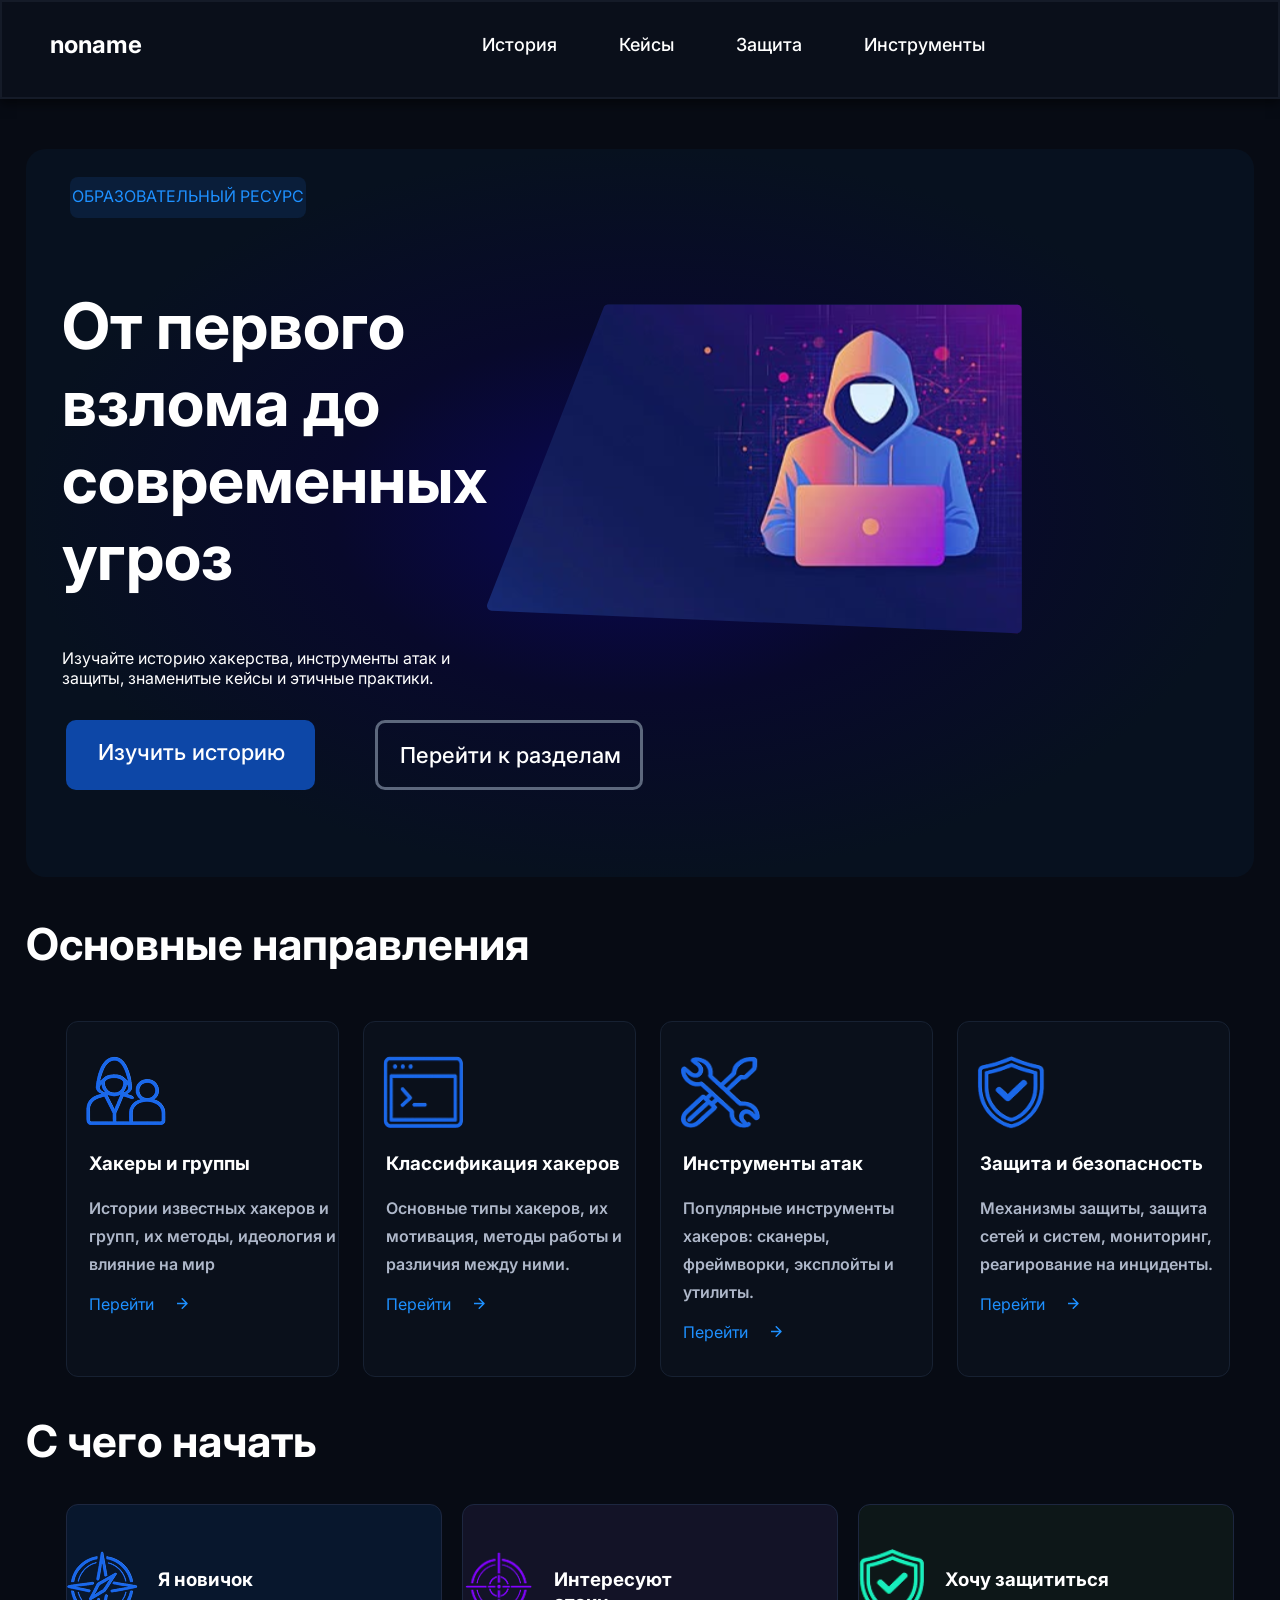
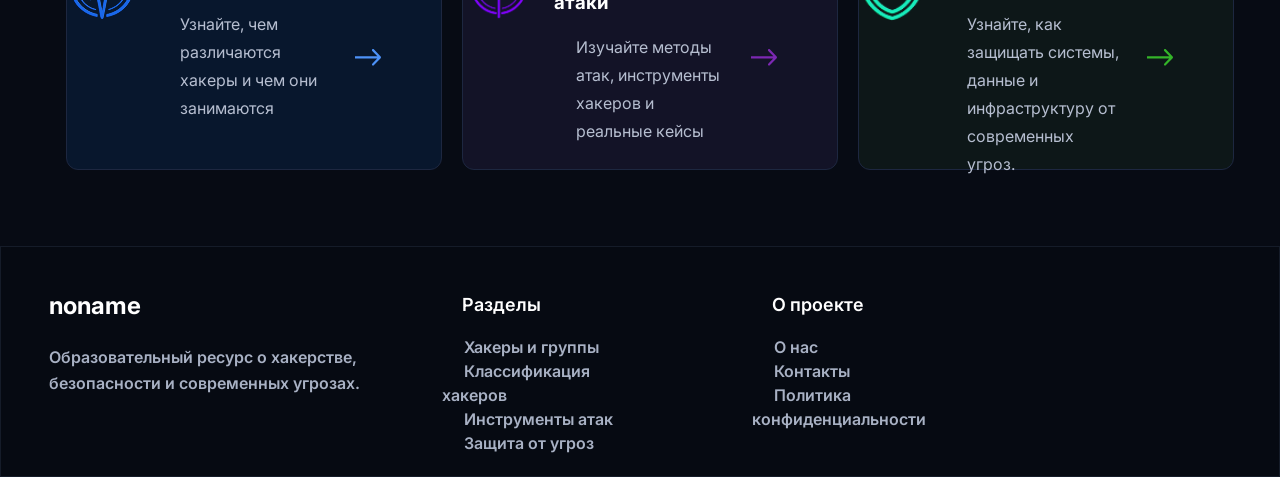
==== index.html @ 1c0d320b "Add files via upload" ====
<!DOCTYPE html>
<html lang="ru">
<head>
    
    <meta charset="UTF-8">
    <meta name="viewport" content="width=device-width, initial-scale=1.0, viewport-fit=cover">
    <title>Классификация хакеров</title>
    <link rel="stylesheet" href="css/style.css?v=2">
    <link rel="preconnect" href="https://fonts.googleapis.com">
    <link rel="preconnect" href="https://fonts.gstatic.com" crossorigin>
    <link href="https://fonts.googleapis.com/css2?family=Inter:ital,opsz,wght@0,14..32,100..900;1,14..32,100..900&family=Roboto:ital,wght@0,100..900;1,100..900&display=swap" rel="stylesheet">
    <meta name="viewport" content="width=device-width, initial-scale=1.0">
</head>
<body>
    <header class="page-header">
        <div class = "container">   
            <nav class="main-nav">
                <p class = "site-logo">noname</p>
                <ul class="site-navigation">
                    <li class="site-navigation-item">
                        <a href = "#">История</a>
                    </li>
                    <li class="site-navigation-item">
                        <a href = "#">Кейсы</a>
                    </li>
                    <li class="site-navigation-item">
                        <a href = "#">Защита</a>
                    </li>
                    <li class="site-navigation-item">
                        <a href = "#">Инструменты</a>
                    </li>
                </ul>
            </nav>
        </div>
    </header>

    <main class="main-content">
        <div class = "container">
            <section class = "promo">
                <p class = "edu-resource">ОБРАЗОВАТЕЛЬНЫЙ РЕСУРС</p>
                <div  class = "promo-with-img" >
                    <div class = "promo-only-text">
                        <h1>От первого взлома до современных угроз</h1>
                        <p class = "promo-text">Изучайте историю хакерства, инструменты атак и защиты, знаменитые кейсы и этичные практики.</p>
                    </div>
                        <img class = "hacker-img" src = "img/pngtree-cybersecurity-banner-with-a-hacker-in-a-hood-using-a-laptop-image_16411274 1.svg" alt = "Хакер" >
                    
                </div>
                <ul class = "promo-buttons">
                    <li class = "study-history-button">
                        <a href = "#">Изучить историю</a>
                    </li>
                    <li class = "sections-button">
                        <a href = "#">Перейти к разделам</a>
                    </li>
                </ul>
            </section>
            <section class = "main-directions">
                <h2>Основные направления</h2>
                <ul class = "directions">
                    <li class = "direction-item">
                        <img src = "img/иконка хакеров.png" width="80px" height="73px">
                        <h3>Хакеры и группы</h3>
                        <p>Истории известных хакеров и групп, их методы, идеология и влияние на мир</p>
                        <a href ="hackers-and-groups.html">Перейти <img src = "img/Arrow 4.svg"></a>
                        
                    </li>
                    <li class = "direction-item">
                        <img src = "img/иконка терминала.png" width="80px" height="73px">                    
                        <h3>Классификация хакеров</h3>
                        <p>Основные типы хакеров, их мотивация, методы работы и различия между ними.</p>
                        <a href ="hacker-classification.html">Перейти <img src = "img/Arrow 4.svg"></a>
                        
                    </li>
                    <li class = "direction-item">
                        <img src = "img/иконка инструментов.png" width="80px" height="73px">
                        <h3>Инструменты атак</h3>        
                        <p>Популярные  инструменты хакеров: сканеры, фреймворки, эксплойты и утилиты.</p>
                        <a href ="tools.html">Перейти <img src = "img/Arrow 4.svg"></a>
                        
                    </li>
                    <li class = "direction-item">
                        <img src = "img/иконка защиты.png" width="68px" height="73px">
                        <h3>Защита и безопасность</h3>                     
                        <p>Механизмы защиты, защита сетей и систем, мониторинг, реагирование на инциденты.</p>
                        <a href ="#">Перейти <img src = "img/Arrow 4.svg"></a>
                        
                    </li>
                </ul>
            </section>
            <section class = "where-start">
                <h2>С чего начать</h2>
                <ul class = "start-cards">
                    <li class ="start-card  beginner">
                        <img src = "img/компас 1.png" width="71px" height="72px" class="start-card-img">
                        <div class = "start-card-content">
                            <h3>Я новичок</h3>
                            <p>Узнайте, чем различаются хакеры и чем они занимаются</p>
                        </div>
                        <a href="hackers-and-groups.html"><img src="img/Arrow 5.svg" width="26px" class = "arrow"></a>
                        
                    </li>
                    <li class ="start-card attacks">
                        <img src = "img/прицел 1.png" width="71px" height="72px" class="start-card-img">
                        <div class = "start-card-content">                
                            <h3>Интересуют атаки</h3>
                            <p>Изучайте методы атак, инструменты хакеров и реальные кейсы</p>
                        </div>
                        <a href ="tools.html"><img src = "img/Arrow 6.svg" width="26px" class = "arrow"></a>
                    </li>
                    <li class ="start-card guard">
                        <img src = "img/щит з 1.png" width="71px" height="72px" class="start-card-img">
                        <div class = "start-card-content">
                            <h3>Хочу защититься</h3>
                            <p>Узнайте, как защищать системы, данные и инфраструктуру от современных угроз.</p>
                        </div>
                        <a href ="protection.html"><img src="img/Arrow 7.svg" width="26px" class = "arrow"></a>
                    </li>
                </ul>
            </section>
            
        </div>
    </main>
    <footer class="footer">
        <div class = "container">
            <div class = "footer-column">
                <p class = "footer-site-logo">noname</p>
                <p class = "footer-column-text">Образовательный ресурс о хакерстве, безопасности и современных угрозах.</p>
            </div>
            <ul class="footer-navigation-topics">
                <li class="footer-navigation-topic">
                    <h2>Разделы</h2>
                    <ul class="footer-navigation">
                        <li class="footer-navigation-item">
                            <a href = "hackers-and-groups.html">Хакеры и группы</a>
                        </li>
                        <li class="footer-navigation-item">
                            <a href = "hacker-classification.html">Классификация хакеров</a>
                        </li>    
                        <li class="footer-navigation-item">
                            <a href = "tools.html">Инструменты атак</a>
                        </li>   
                        <li class="footer-navigation-item">
                            <a href = "protection.html">Защита от угроз</a>
                        </li>
                    </ul>
                </li>
                
                <li class="footer-navigation-topic">
                    <h2>О проекте</h2>
                    <ul class="footer-navigation">
                        <li class="footer-navigation-item">
                            <a href = "#">О нас</a>
                        </li>
                        <li class="footer-navigation-item">
                            <a href = "#">Контакты</a>
                        </li>
                        <li class="footer-navigation-item">
                            <a href = "#">Политика конфиденциальности</a>
                        </li>
                    </ul>
                </li>
            </ul>
        </div>
    </footer>
    <script src="js/script.js"></script>
</body>
</html>
---- css/style.css ----
body {
    margin: 0;
    background-color: #070B14;
    color: #FFFFFF;
    font-family: "Inter";
    
}



.container {
    max-width: 1280px;
    margin: 0 auto;
    padding: 0 2%;
}

ul {
    list-style-type: none;
}

h1 {
    font-weight: 700;
    font-size: 64px;
}

h2{
    font-weight: 700;
    font-size: 44px;
}



.page-header {
    background-color: #0A0F1A;
    border: 2px solid #151B28;
    box-shadow: 0px 5px 10px 0px rgba(0, 0, 0, 0.5);
    margin-bottom: 50px;
    

}

.site-logo{
    font-size: 24px;
    font-weight: 700;
    
    margin-right: 278px;
}

.main-nav{
    display: flex;
    align-items: center;
    margin: 0 auto;
    margin-bottom: 14px;
    margin-top: 4px;
    width: 100%;
}

.site-navigation{
    display: flex;
    flex-wrap: wrap;
    justify-content: center; 
    
}

.site-navigation-item a {
    color: #FFFFFF;
    font-weight: 500;
    font-size: 18px;
    text-decoration: none;
    margin-right: 40px;
}

.promo {
    background-color:#07111F;
    background: radial-gradient(closest-side, #0d039c80, #0b037040, #07111F);
    border-radius: 20px;
    
        
    margin-bottom: 40px;
    max-width: 1280px;
}

.promo-only-text h1{
    padding-left: 36px;
    max-width: 690px;
    margin-right: 0;

}

.hacker-img {
    margin-right: 800px;
}

.promo-text{
    padding-left: 36px; 
    max-width: 531px;
}



.edu-resource {
    display: inline-block;
    background-color: #0A1E3A;
    color: #1E90FF;
    border-radius: 8px;
    height: 32px;
    padding-top: 9px;
    padding-left: 2px;
    padding-right: 2px;
    margin-top: 28px;
    margin-left:44px;
}

.promo-buttons{
    display: flex;
}

.promo-with-img {
    display: flex;
}

.study-history-button {
    
    display: inline-block;
    background-color: #0D47A7;
    border-radius: 10px;
    font-weight: 500;
    font-size: 22px;
    padding-top: 19px;
    padding-bottom: 19px;
    padding-left: 10px;
    padding-right: 30px;
    margin-right: 60px;
    margin-bottom: 87px;
    
}

.study-history-button a{
    text-decoration: none;
    color: #FFFFFF;
}

.sections-button {
    display: inline-block;
    border:#5D687D solid 3px;
    border-radius: 10px;
    font-weight: 500;
    font-size: 22px;
    
    padding-right: 19px;
    padding-bottom: 19px;
    padding-top: 19px;
    margin-bottom: 87px;
}

.sections-button a{
    text-decoration:  none;
    color:#FFFFFF;
}




.main-directions h2{
    margin-bottom: 50px;
}

.directions {
    display: flex;
}

.direction-item {
    background-color: #0A101B;
    border:#172132 solid 1px;
    border-radius: 12px;
    max-width: 292px;
    height: 320px;
    margin-right: 24px;
    padding-top: 34px;
}

.direction-item h3,p,a {
    padding-left: 22px;
}

.direction-item img{
    margin-left: 7%;
}

.direction-item p {
    color: #AEB7C9;
    font-size: 16px;
    font-weight: 600;
    line-height: 28px;
}

.direction-item a{
    text-decoration: none;
    color: #1E90FF;
    padding-bottom: 36px;
}


.direction-item :nth-child(2){
    max-width: 247px;
}

.direction-item :nth-child(3){
    max-width: 259px;
}

.start-cards {
    display: flex;
}

.start-card {
    display: flex;
    width: 400px;
    height: 220px;
    border: solid 1px #1D2740;
    border-radius: 12px;
    margin-right: 20px;

    padding-top: 44px;
}


.beginner {
    background-color: #08172D;
}

.start-card-img {
    margin-right: 20px;
}

.start-card-content p{
    color: #B6BED0;
    line-height: 28px;
    max-width: 352px;
}

.arrow{
    margin-right: 60px;
    margin-top:100px
}

.attacks {
    background-color: #131327;
}

.guard {
    background-color:#0D1718;
}

.where-start {
    margin-bottom: 76px;
}
.roadmap {
    display: flex;
    background-color: #0B1F43;
    border-radius: 14px;
    border:#183B73 solid 1px;
    
    
    margin-bottom: 20px;
    max-width: 1280px;
}

.roadmap h2 {
    font-size: 24px;
    font-weight: 700;
    padding-left: 106px;
    padding-top: 26px;
}

.roadmap p {
    color: #C4CBE0;
    font-size: 16px;
    font-weight: 600;
    padding-left: 186px;
    width: 371px;
    padding-bottom: 26px;
}

.roadmap-button {
   
    display: inline flex;
        
    background-color: #0A67FF;
    border-radius: 10px;
    font-weight: 500;
    font-size: 20px;
    margin-top: 61px;
    margin-bottom: 47px;
    
    padding-right: 2%;
    padding-bottom: 0;
    max-width: 260px;
    height: 72px;
    
}

.roadmap-button a {
    color: #FFFFFF;
    text-decoration: none;
    padding-left: 40px;
    margin-right: 9px;
    padding-top: 24px;
}

.roadmap-content{
    margin-right: 155px;
}

.roadmap-content p{
    margin-bottom: 26px;
}

.footer {
    max-width:100%;
    background-color: #060A12;
    border: solid #151C29 1px;
    
}

.footer .container{
    display: flex; 
}





.footer-column {
    margin-top: 20px;
}

.footer-site-logo{
    font-size: 24px;
    color:#FFFFFF;
    font-weight: 700;
}

.footer-column-text {
    width: 313px;
    color: #A8B1C4;
    font-size: 16px;
    font-weight: 600;
    line-height: 26px;
    margin-bottom: 80px;
     
}

.footer-navigation-topics{
    display: flex;
    margin-top: 32px;
}

.footer-navigation-topic h2{
    margin-left: 60px;
    font-weight: 600;
    font-size: 18px;
    margin-bottom: 20px;
    
}

.footer-navigation-topic{
    max-width:310px;
    
}

.footer-navigation-item{
    
    font-weight: 600;
    font-size: 16px;
    line-height: 24px;
    margin-right: 80px;
    
    
}

.footer-navigation-item :last-child{
    margin-right: 0px;
    
}

.footer-navigation-item a{
    text-decoration: none;
    color: #A8B1C4;
}








/*Вторая страница*/

.hero-mini-title {
    display: inline-block;
    color: #1E90FF  ;
    background-color: #0A1E3A;
    border:solid 1px #123B6D;
    border-radius: 8px;
    padding-top:8px;
    padding-bottom: 7px;
    padding-right: 20px;
}

.hacker-info{
    padding-left: 40px;
    display: flex;
    background-color: #0A101B;
    border:#172132 solid 1px;
    border-radius: 14px;
}

.hacker-info h2{
    margin-top: 32px;
    margin-left: 20px;
    font-size: 26px;
    margin-bottom: 0;
}

.hacker-info p{
    margin-top: 15px;
    margin-bottom: 37px;
    color:#B4BDCF;
    font-weight: 600px;
    font-size: 16px;
}

.hacker-info img {
    margin-top:35px;
}

.famous-hackers h2{
    font-size: 32px;
}
.famous-hackers ul{
    display: flex;
    padding-left: 0;
    
}

.famous-hackers ul li {
    
    width: 292px;
    background-color: #0A101B;
    border:solid 1px #172132;
    border-radius: 12px;
    margin-right: 38px;
    padding-bottom: 22px;
    display: flex;
  flex-direction: column;
}

.famous-hackers ul li h3{
    margin-left: 24px;
}

.famous-hackers ul li p{
    color: #AEB7C9;
}
.famous-hackers ul li a{
    text-decoration: none;
    color:#1E90FF;
    margin-top: auto;
    
}

.famous-hackers ul li img{
    margin-left: 24px;
    margin-top: 10px;
}

.hackers-groups-container {
    background-color: #0A101B;
    border: solid 1px #172132;
    border-radius: 12px;
}

.hackers-groups-container h3{
    margin-left: 139px;
    font-weight: 600;
    font-size: 20px;
}

.anonymous h2 {
     font-size: 32px;
    font-weight: 700;
}

.hackers-groups-container p{
    margin-left:115px;
    color: #AEB7C9;
    font-size: 16px;
    max-width: 251px;
}

.more-info h2{
    font-size: 32px;
    font-weight: 700;
}

.more-info ul{
    display: flex;
    justify-content: space-between;
}

.more-info ul li{
    display: flex;
    background-color: #0A101B;
    border: #172132 solid 1px;
    border-radius: 14px;
    max-width: 400px;
    margin-right: 2%;
}

.more-info ul li img{
    margin-left: 22px;
}

.more-info-text h3{
    font-size: 20px;
    font-weight: 600;
    margin-left: 20px;
}

.more-info-text p{
    font-size: 16px;
    line-height: 24px;
    font-weight: 600;
    color: #AEB7C9;
    margin-right: 25px;
}











/*Третья страница*/

.transition{
    display: flex;
    padding: 0;
}

.transition li {
    color: #7C879C;
    font-size: 14px;
    font-weight: 400;
}

.transition li a{
    margin-right: 20px;
    text-decoration: none;
    color: #7C879C;
}

.transition li a.selected{
    color:#1E90FF;
}

.transition li:first-child{
    padding-left: 0;
}




.hacker-mini-title {
    display: inline;
    border:solid 1px #123B6D;
    border-radius: 8px;
    background-color: #0A1E3A;
    color: #1E90FF;
    font-size: 14px;
    font-weight: 600;
    padding-right: 20px;
    padding-left: 21px;
    padding-top: 8px;
    padding-bottom: 8px;
}


.hacker-promo{
    display: flex;
    justify-content: space-between;
}



.hacker-promo-text h1{
    font-size: 56px;
    font-weight: 700;
}

.eng-name {
    font-size: 28px;
    font-weight: 700;
    color: #B4BDCF;
    padding: 0;
}

.hacker-mini-info{
    font-size: 18px;
    font-weight: 600;
    color:#B4BDCF;
    line-height: 30px;
    padding-left: 0;
    max-width: 436px;
}

.summary{
    margin: 0;
    padding-left:57px;
    padding-top: 20px;
    padding-right: 30px;
    padding-bottom: 25px;
    display: grid;
    grid-template-columns: auto minmax(2rem, auto);
    gap: 1rem;  

}

.summary li{
    display: contents;
    color: #B4BDCF;
    font-weight: 600;
    font-size: 15px;
    

}

.summary-white-text{
    color: #FFFFFF;
}

.hacker-history h2{
    font-size: 32px;
    font-weight: 700;
}

.hacker-history p{
    font-size: 16px;
    font-weight: 500;
    color: #B4BDCF;
    width: 600px;
}

.hacker-history-text{
    display: flex;
    border: #172132 solid 1px;
    background-color: #0A101B;
    border-radius: 14px;
    line-height: 30px;
    
    padding-bottom: 20px;
}



.famous-hacks h2{
    font-size: 32px;
}

.famous-hacks ul{
    display: flex;
    padding-left: 0;
    justify-content: space-between;
}

.famous-hacks-item{
    
    border: solid 1px #172132;
    background-color: #0A101B;
    border-radius: 12px;
    
    max-width: 292px;
    height: 240px;
    padding-bottom: 8px;
}



.famous-hacks-item h3{
    font-weight: 600;
    font-size: 16px;
    padding-left: 20px;
}

.famous-hacks-item p{
    font-weight: 500;
    font-size: 14px;
    color: #B4BDCF;
    line-height: 24px;
}

p.years{
    color: #1E90FF;
    background-color: #0A1E3A;
    border: solid 1px #1E90FF ;
    border-radius: 999px;
    display: inline-block;
    padding-left: 18px;
    padding-right: 18px;
    padding-bottom: 6px;
    padding-top: 6px;
    margin-left: 20px;
    margin-bottom: 0;
}

.methods h2{
    font-size: 32px;
    font-weight: 700;
}

.methods ul{
    display: flex;
    padding-left: 0;
}

.methods ul li{
    height: 180px;
}

.methods ul li:nth-child(1){
    background-color: #0A101B;
    border: solid #172132 1px;
    border-radius: 15px 0 0 15px; 
}

.methods ul li:nth-child(2){
    background-color: #0A101B;
    border: solid #172132 1px;
}

.methods ul li:nth-child(3){
    background-color: #0A101B;
    border: solid #172132 1px;
    border-radius: 0 15px 15px 0;
}

.methods ul li h3{
    padding-left: 150px;
    font-size: 16px;
    font-weight: 600;
}

.methods ul li p{
    font-size: 14px;
    font-weight: 500;
    color: #B4BDCF;
    padding-left: 150px;
    line-height: 24px;
}

.arrest{
    margin-bottom: 36px;
}

.arrest h2{
    font-size: 32px;
    font-weight: 700;
    line-height: 24px;  
}

.arrest-content{
    display: flex;
    border: #172132 solid 1px;
    border-radius: 14px;
    background-color: #0A101B;
    color: #B4BDCF;
    
}
.arrest-content-text{
    margin-bottom: 20px;
}

.arrest-content-text p{
    padding-left: 31px;
    font-size: 14px;
    font-weight: 500;
    line-height: 24px;
    width: 521px;
    margin-right: 299px;
}

.arrest-content-text a{
    color: #FFFFFF;
    font-size: 14px;
    font-weight: 600;
    border: solid #1E90FF 1px;
    border-radius: 12px;
    padding-right: 29px;
    padding-top: 8px;
    padding-bottom: 8px;
    margin-left: 31px;
    
}

.quote q{
    
    font-size: 16px;
    font-weight: 500;
}

.quote {
    padding-top: 52px;
}

.quote p{
    font-size: 16px;
    color: #1E90FF;
   
}

.interest h2{
    font-size: 32px;
    font-weight: 700;
}

.interest ul{
    display: flex;
    padding-left: 0;
}

.interest ul li{
    display: flex;
    background-color: #0A101B;
    border:#172132 solid 1px;
    border-radius: 12px;
    width: 292px;
    margin-right: 38px;
}

.interest ul li img{
    padding-top: 25px;
    padding-left: 14px;
}

.interest-content h3{
    padding-top: 10px;
    padding-left: 20px;
    font-size: 16px;
    font-weight: 600;
}
.interest-content p{
    line-height: 24px;
    color: #B4BDCF;
    font-size: 14px;
    font-weight: 500;
    
}

.border-container{
    border:solid 1px #172132;
    border-radius: 14px;
    background-color: #0A101B;
}

.blue-border{
    color:#1E90FF;
    border:1px #123B6D solid;
    background-color: #0A1E3A;
    border-radius: 8px;
}

.types p{
    color:#B4BDCF;
    font-size: 16px;
    font-weight: 600s;
}

.points{
     list-style-type: disc; 
}

.points li{
    color: #B4BDCF;
}

.heading{
    display: flex;
}

.hats-item h3{
    padding-left: 10%;
    word-wrap: break-word; 
    overflow-wrap: break-word;
    box-sizing: border-box; 
}

.hats-item{
    max-width: 380px;
    
    word-wrap: break-word; 
    overflow-wrap: break-word;
    box-sizing: border-box; 
    padding: 15px;
}

.hats-item img{
    margin-top: 50px;
}

.hats-item ul li{
    margin-bottom: 15px;
    
}

.other-hackers-item{
    max-width: 380px;
}

.other-hackers-item h3{
    padding-left: 28px;
    font-size: 20px;
    font-weight: 600;
}

.other-hackers-item p{
    padding-left: 26px;
    padding-right: 26px;
    font-size: 16px;
    font-weight: 600;
    line-height: 24px;
    color: #B4BDCF;
}


.remember{
    display: flex;
    max-width: 1280px;
    justify-content: space-between;
    margin-bottom: 2%;
}

.remember h3{
    padding-left: 1%;
    font-size: 20px;
    font-weight: 600;
    color: #1E90FF;
}

.remember p{
    margin-left: 0;
    font-size: 16px;
    font-weight: 600;
    color: #B4BDCF;
    padding-left: 1%;
    padding-right: 1%;
}

.remember img{
    max-width: 79px;
    max-height: 79px;
    padding: 2%;
}

.horizontal-list-new{
  display: grid;
  gap: 20px;
  grid-template-columns: 1fr;
}


@media (min-width: 600px) {
  .horizontal-list-new {
    grid-template-columns: repeat(2, 1fr);
  }
}


@media (min-width: 900px) {
  .horizontal-list-new {
    grid-template-columns: repeat(3, 1fr);
  }
}

.horizontal-list-new-1{
    display: grid;
    gap: 20px;
    grid-template-columns: 1fr;
    margin-bottom: 4%;
}

@media (min-width: 600px) {
  .horizontal-list-new-1 {
    grid-template-columns: repeat(2, 1fr);
  }
}


@media (min-width: 900px) {
  .horizontal-list-new-1 {
    grid-template-columns: repeat(4, 1fr);
  }
}


.tools-item{
    max-width: 400px;
    
}

.tools-item h3{
    padding-left: 7%;
}

.tools-item {
    padding:5%;
}




.horizontal-list{
    display: flex;
    justify-content: space-between;
}

.table-border{
    border: 1px solid #172132;
    border-radius: 12px;
    margin-bottom: 2%;
}

.table-border th{
    padding-top: 1%;
    padding-left: 1.1%;
}

.table-border td{
    color:#B4BDCF;
    padding: 1%;
    padding-left: 2%;
}

.tools-promo{
    display: flex;
}

.tools-promo-text{
    font-size: 18px;
    color: #B4BDCF;
}

@media (max-width: 768px) {

    .main-nav{
        display: block;
        line-height: 10vw;
        text-align: center;
    }

    .site-navigation{
        display: block;
        text-align: center;
    }

    .site-logo{
        text-align: center;
    }

    .site-navigation-item{ 
        font-size: 1vw;
    }

    .page-header{
        width: 100%;
    }

    
    .footer .container{
        display: block;
    }

    .footer-navigation-topics{
        display: block;
        padding: 0;
    }

    .footer-navigation-topic{
        margin-bottom: 10%;
    }

    .promo-only-text h1{
        font-size: 10vw;
    }

    
    .promo-with-img{
        display: block;
    }

    .hacker-img{
        width: 100%;
        height: auto;
    }

    .promo-buttons{
        display: block;
    }

    .main-directions h2{
        text-align: center;
    }

    

    .directions{
        width: fit-content;  
        margin: 0 auto;
        display: block;
        
    }

    .directions li{
        margin-bottom: 7%;
    }

    .where-start h2{
        text-align: center;
    }

    .start-cards{
        display: block;
    }

    .start-card{
        width: fit-content;  
        margin: 0 auto;
        display: block;
    }

    .start-cards li{
        margin-bottom: 7%;
    }

    .roadmap{
        display: block;
        
    }

    .roadmap-button{
        margin-left: 19%;
        
    }

    .roadmap-content{
        width: 100%;
    }

    .roadmap h2{
        padding: 0;
        margin: 0;
        width: 100%;
        padding-top: 6%;
        padding-left: 6%;
        margin-bottom: 7%;
    }

    .roadmap p {
        padding: 0;
        margin: 0;
        padding-left: 6%;
    }

    .hero h1{
        font-size: 10vw;
    }

    .famous-hackers h2{
        text-align: center;
    }

    .famous-hackers ul{
        display: block;
        width: fit-content;  
        margin: 0 auto;
        
    }
    
    .famous-hackers ul li{
        margin-bottom: 7%;
    }

    .anonymous h2{
        text-align: center;
    }

    .more-info h2{
        text-align: center;
    }

    .more-info ul{
        display: block;

    }

    .more-info ul li{
        margin-bottom: 7%;
    }


    .hacker-promo{
        display: block;
    }


    .famous-hacks ul{
        display: block;
        width: fit-content;  
        margin: 0 auto;
    }

    .famous-hacks li{
        margin-bottom: 7%;
    }

    .methods ul{
        display: block;
        width: fit-content;  
        margin: 0 auto;
    }

    .methods ul li{
        border-radius: 15px;
        margin-bottom: 7%;
    }

    .methods ul li:nth-child(1){
        border-radius: 15px; 
    }

    .methods ul li:nth-child(3){ 
        border-radius: 15px;
    }

    .arrest-content{
        display: block;
    }

    .horizontal-list{
        display: block;
        width: fit-content;  
        margin: 0 auto;
    }



    .horizontal-list li{
        margin-bottom: 7%;
    }

    .classification h1{
        text-align: center;
        font-size: 10vw;
    }

    

    .types h2{
        text-align: center;
    }

    .other-hackers h2{
        text-align: center;
    }

    .comparison h2{
        text-align: center;
    }

    h1 {
        font-size: 10vw;
    }

    

    .horizontal-list-new-1{
        display: block;
        width: fit-content;  
        margin: 0 auto;
    }

    .horizontal-list-new-1 li{
        margin-bottom: 7%;
    }
    
    .classification img{
        width: 100%;
        height: auto;
    }

    .tools-promo{
        display: block;
    }

    .tools-promo img {
        width: 100%;
        height: auto;
    }

    .types{
        margin: 0;
        padding: 0;
    }

    .types ul{
        margin: 0;
        padding: 0;
    }
}
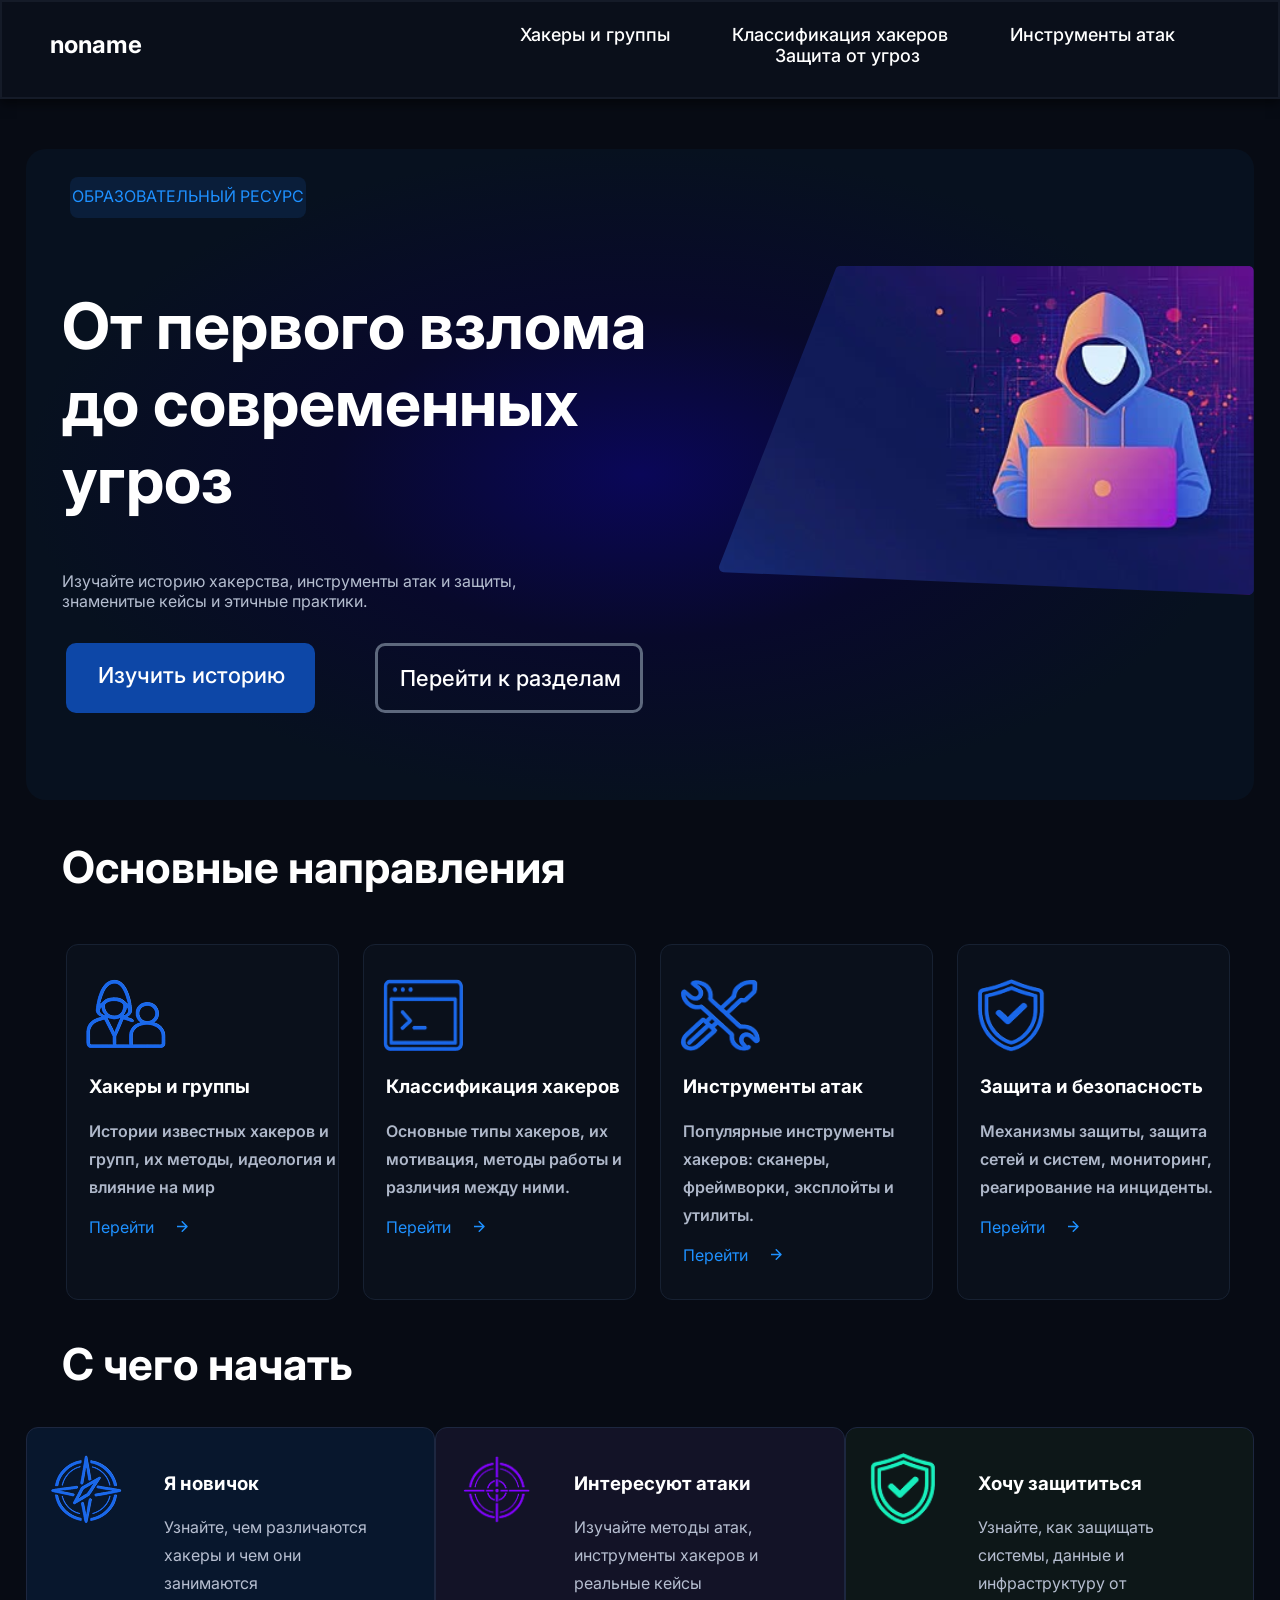
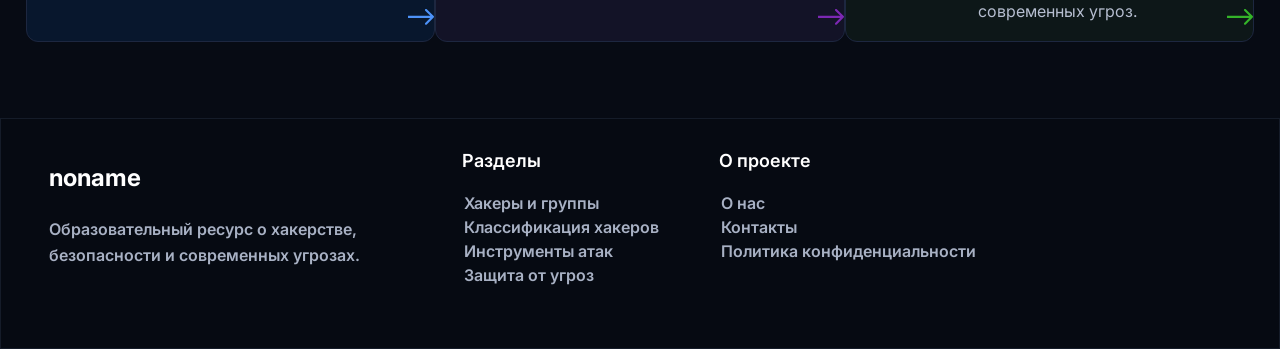
==== commit d5dcaa74: "Add files via upload" ====
--- a/index.html
+++ b/index.html
@@ -18,17 +18,18 @@
                 <p class = "site-logo">noname</p>
                 <ul class="site-navigation">
                     <li class="site-navigation-item">
-                        <a href = "#">История</a>
+                        <a href = "hackers-and-groups.html">Хакеры и группы</a>
                     </li>
                     <li class="site-navigation-item">
-                        <a href = "#">Кейсы</a>
+                        <a href = "hacker-classification.html">Классификация хакеров</a>
                     </li>
                     <li class="site-navigation-item">
-                        <a href = "#">Защита</a>
+                        <a href = "tools.html">Инструменты атак</a>
                     </li>
                     <li class="site-navigation-item">
-                        <a href = "#">Инструменты</a>
+                        <a href = "protection.html">Защита от угроз</a>
                     </li>
+                    
                 </ul>
             </nav>
         </div>
@@ -150,7 +151,7 @@
                     <h2>О проекте</h2>
                     <ul class="footer-navigation">
                         <li class="footer-navigation-item">
-                            <a href = "#">О нас</a>
+                            <a href = "about.html">О нас</a>
                         </li>
                         <li class="footer-navigation-item">
                             <a href = "#">Контакты</a>
--- a/css/style.css
+++ b/css/style.css
@@ -83,15 +83,12 @@
 .promo-only-text h1{
     padding-left: 36px;
     max-width: 690px;
-    margin-right: 0;
-
-}
-
-.hacker-img {
-    margin-right: 800px;
+    
+
 }
 
 .promo-text{
+    color: #B4BDCF;
     padding-left: 36px; 
     max-width: 531px;
 }
@@ -163,6 +160,7 @@
 
 .main-directions h2{
     margin-bottom: 50px;
+    margin-left: 3%;
 }
 
 .directions {
@@ -211,17 +209,22 @@
 
 .start-cards {
     display: flex;
-}
+    padding: 0;
+    max-width: 1280px;
+    justify-content: space-between;
+}
+
+
 
 .start-card {
-    display: flex;
-    width: 400px;
-    height: 220px;
+    
+    display: flex;
+    max-width: 410px;
     border: solid 1px #1D2740;
     border-radius: 12px;
-    margin-right: 20px;
-
-    padding-top: 44px;
+    padding-top: 2%;
+    
+    
 }
 
 
@@ -231,19 +234,26 @@
 
 .start-card-img {
     margin-right: 20px;
+    margin-left: 6%;
+}
+
+.start-card h3{
+    margin-left: 9%;
 }
 
 .start-card-content p{
     color: #B6BED0;
     line-height: 28px;
     max-width: 352px;
+    
 }
 
 .arrow{
-    margin-right: 60px;
-    margin-top:100px
-}
-
+    padding-top: 600%;
+    
+    
+    
+}
 .attacks {
     background-color: #131327;
 }
@@ -254,6 +264,10 @@
 
 .where-start {
     margin-bottom: 76px;
+}
+
+.where-start h2{
+    margin-left: 3%;
 }
 .roadmap {
     display: flex;
@@ -353,7 +367,7 @@
 
 .footer-navigation-topics{
     display: flex;
-    margin-top: 32px;
+    
 }
 
 .footer-navigation-topic h2{
@@ -364,17 +378,13 @@
     
 }
 
-.footer-navigation-topic{
-    max-width:310px;
-    
-}
 
 .footer-navigation-item{
     
     font-weight: 600;
     font-size: 16px;
     line-height: 24px;
-    margin-right: 80px;
+    
     
     
 }
@@ -493,6 +503,10 @@
     font-weight: 700;
 }
 
+.anonymous{
+    margin-bottom: 2%;
+}
+
 .hackers-groups-container p{
     margin-left:115px;
     color: #AEB7C9;
@@ -654,7 +668,7 @@
     font-size: 16px;
     font-weight: 500;
     color: #B4BDCF;
-    width: 600px;
+    max-width: 600px;
 }
 
 .hacker-history-text{
@@ -730,8 +744,10 @@
 }
 
 .methods ul li{
-    height: 180px;
-}
+   display: flex;
+}
+
+
 
 .methods ul li:nth-child(1){
     background-color: #0A101B;
@@ -751,7 +767,7 @@
 }
 
 .methods ul li h3{
-    padding-left: 150px;
+    padding-left: 6%;
     font-size: 16px;
     font-weight: 600;
 }
@@ -760,8 +776,12 @@
     font-size: 14px;
     font-weight: 500;
     color: #B4BDCF;
-    padding-left: 150px;
+    
     line-height: 24px;
+}
+
+.methods img{
+    padding: 6%;
 }
 
 .arrest{
@@ -791,8 +811,8 @@
     font-size: 14px;
     font-weight: 500;
     line-height: 24px;
-    width: 521px;
-    margin-right: 299px;
+    
+    
 }
 
 .arrest-content-text a{
@@ -913,6 +933,8 @@
     margin-top: 50px;
 }
 
+
+
 .hats-item ul li{
     margin-bottom: 15px;
     
@@ -1053,6 +1075,7 @@
 .tools-promo-text{
     font-size: 18px;
     color: #B4BDCF;
+    padding: 0;
 }
 
 @media (max-width: 768px) {
@@ -1321,5 +1344,31 @@
         margin: 0;
         padding: 0;
     }
-}
-
+
+    .arrow{
+        padding-top: 0;
+        margin-bottom: 20px;
+    }
+
+    .tools-promo-no-img h1{
+        text-align: center;
+    }
+
+    .hats-item ul{
+    padding: 2%;
+    }
+    .hacker-history-text{
+        display: block;
+    }
+
+    .hacker-promo img{
+        width: 100%;
+        height: auto;
+    }
+
+    .quote{
+        padding-left: 8%;
+    }
+}
+    
+
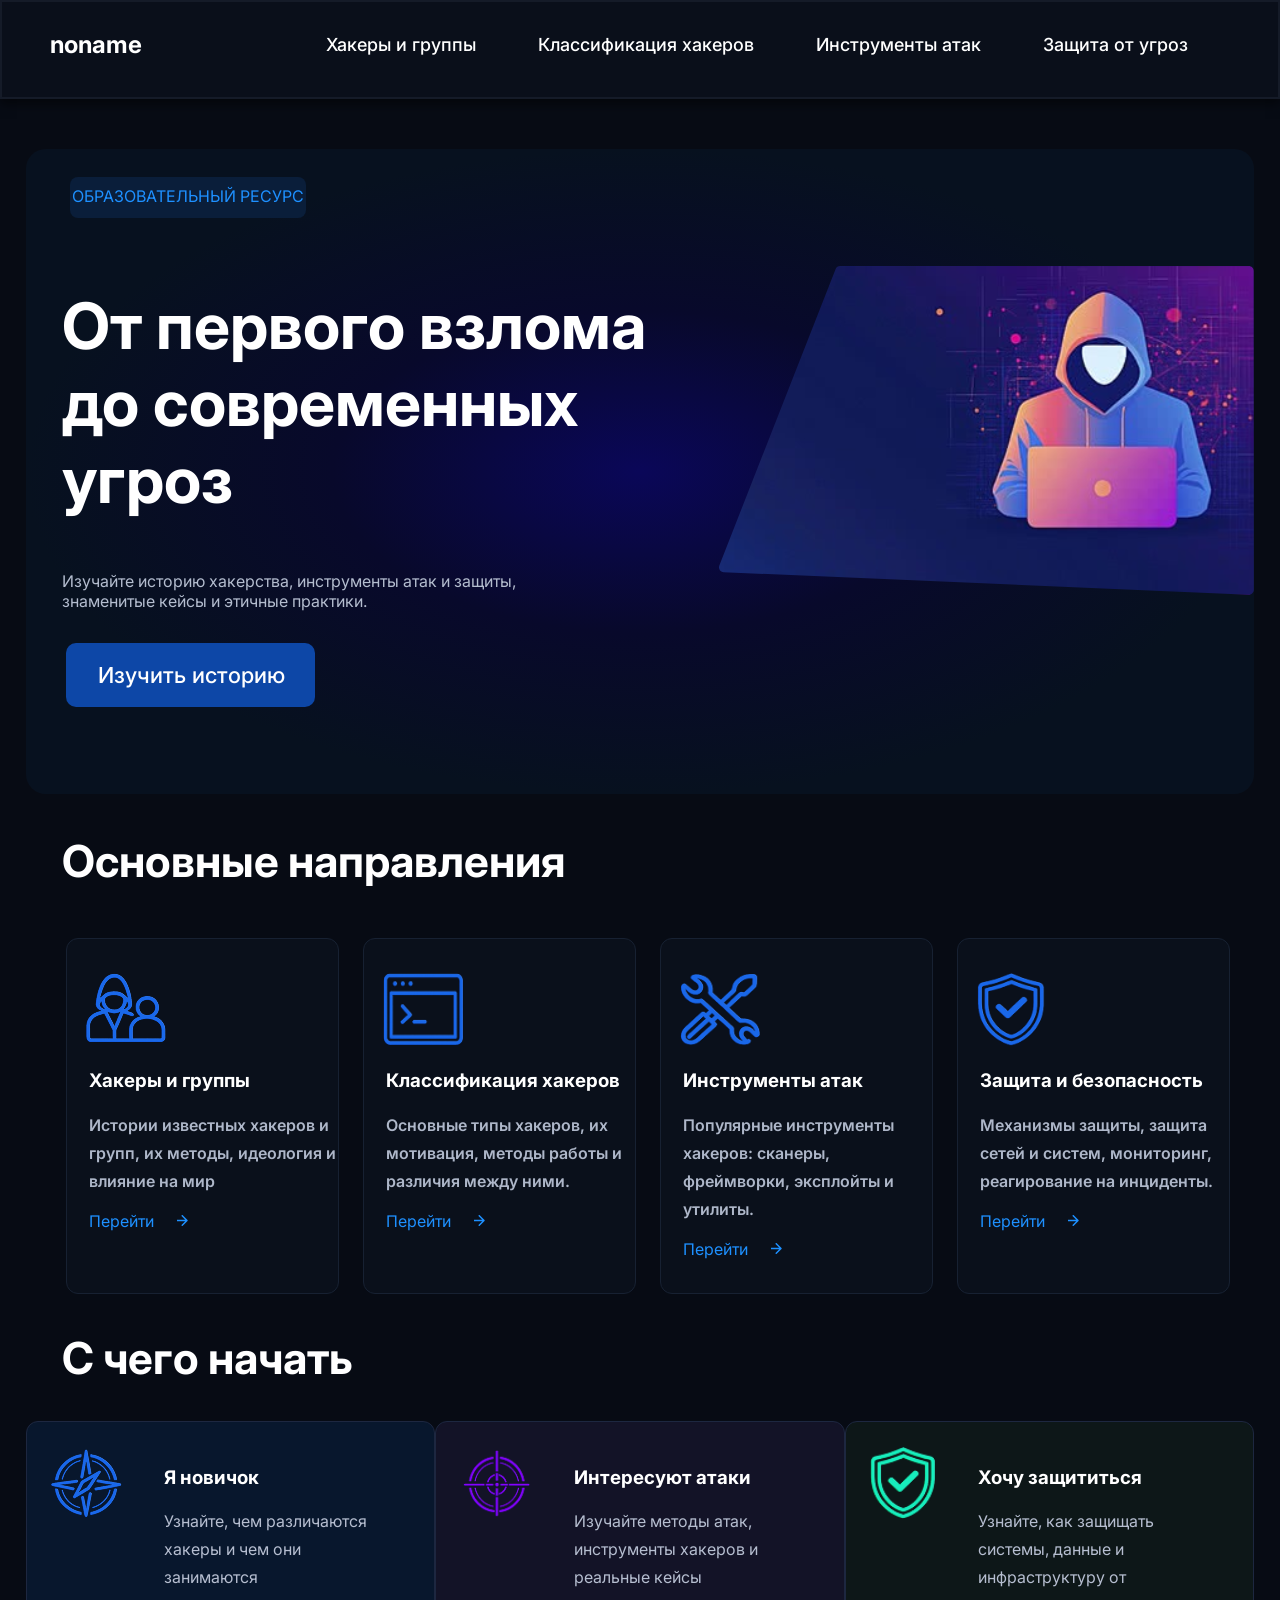
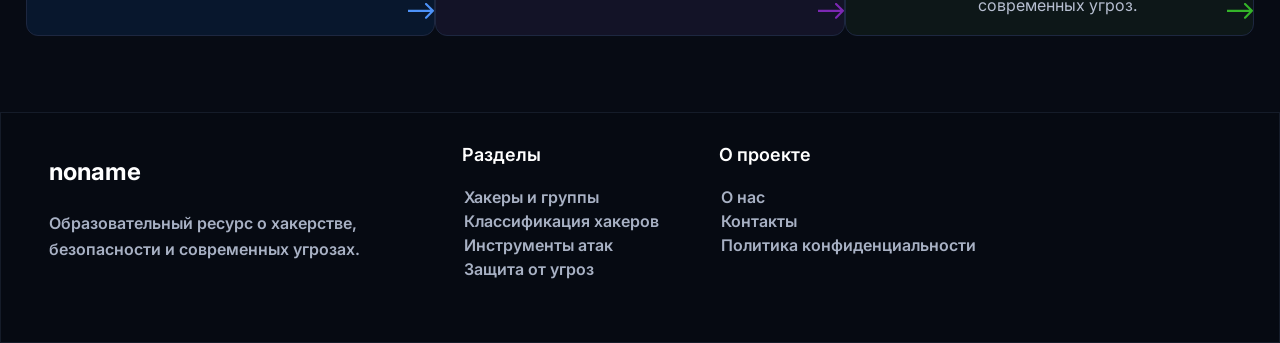
==== commit 6149c66c: "Add files via upload" ====
--- a/index.html
+++ b/index.html
@@ -51,9 +51,7 @@
                     <li class = "study-history-button">
                         <a href = "#">Изучить историю</a>
                     </li>
-                    <li class = "sections-button">
-                        <a href = "#">Перейти к разделам</a>
-                    </li>
+                    
                 </ul>
             </section>
             <section class = "main-directions">
--- a/css/style.css
+++ b/css/style.css
@@ -42,8 +42,7 @@
 .site-logo{
     font-size: 24px;
     font-weight: 700;
-    
-    margin-right: 278px;
+    margin-right: 10%;
 }
 
 .main-nav{
@@ -1093,6 +1092,7 @@
 
     .site-logo{
         text-align: center;
+        margin: 0;
     }
 
     .site-navigation-item{ 
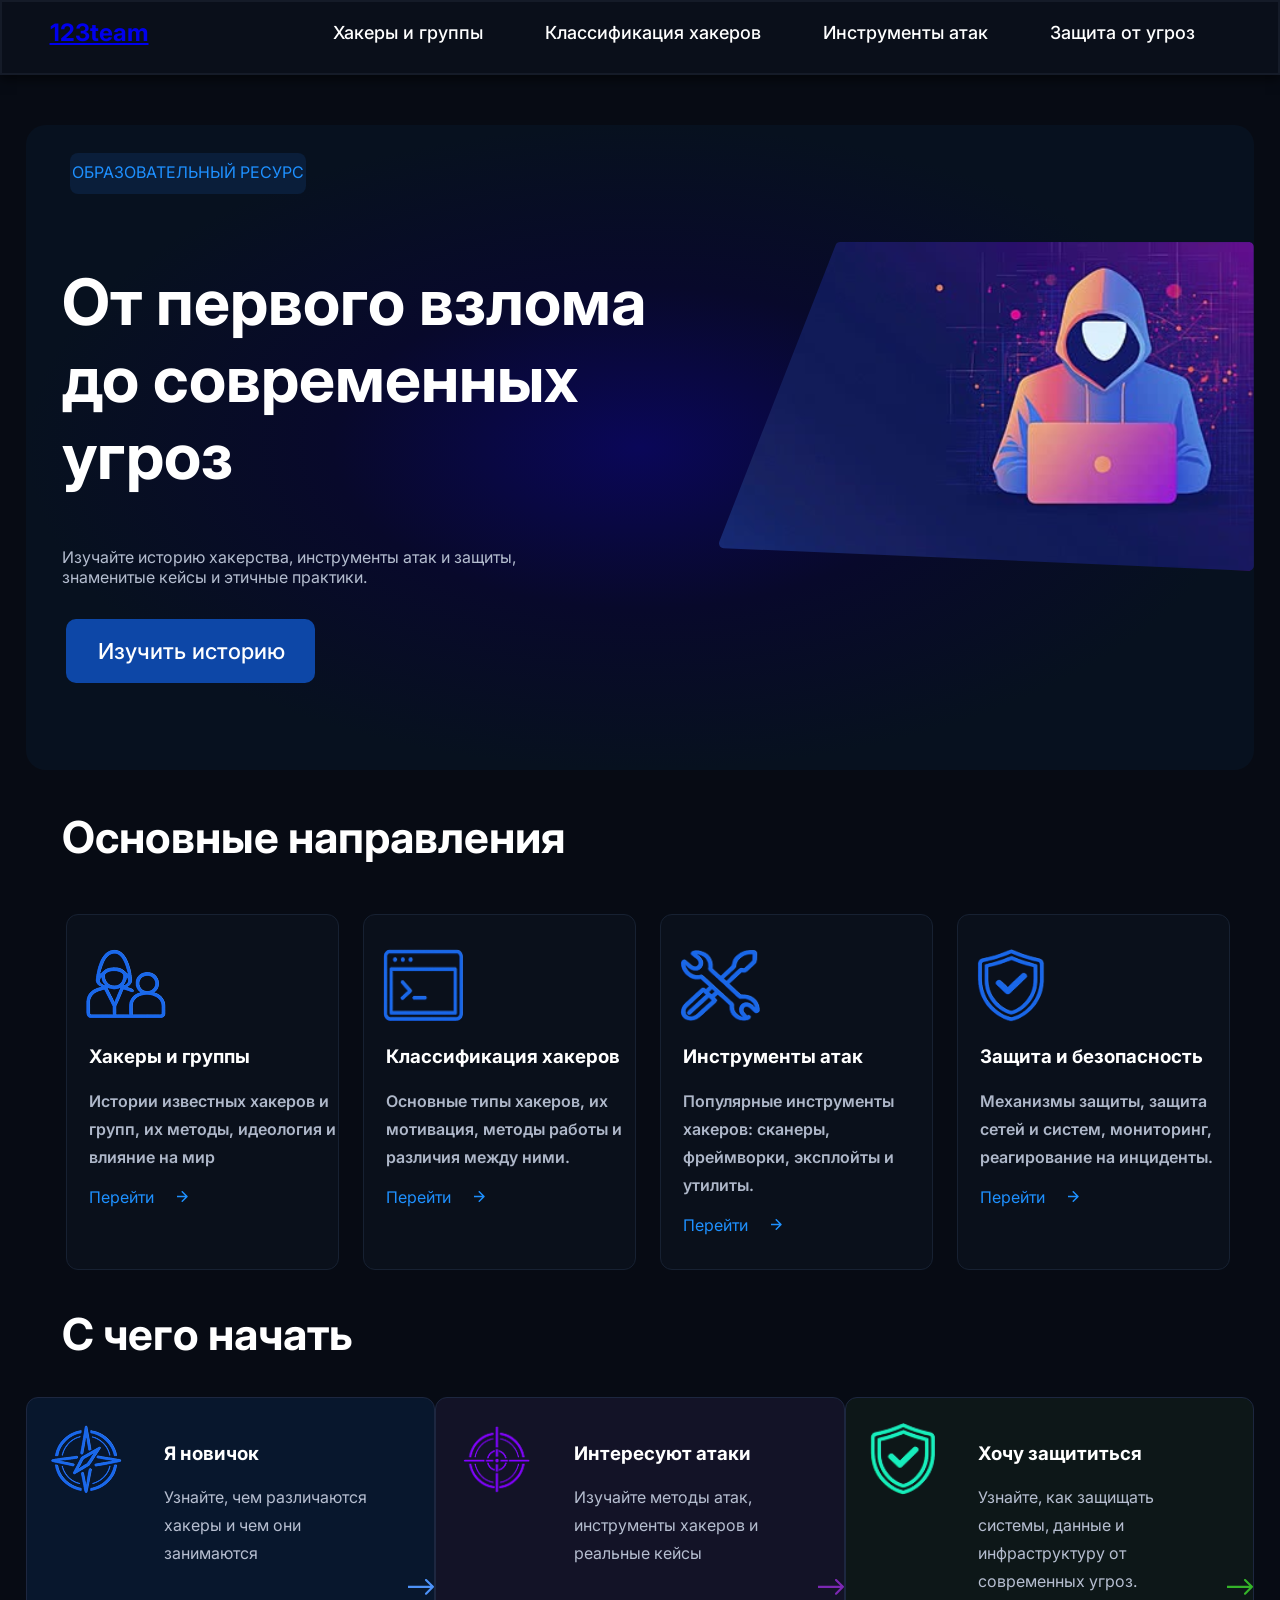
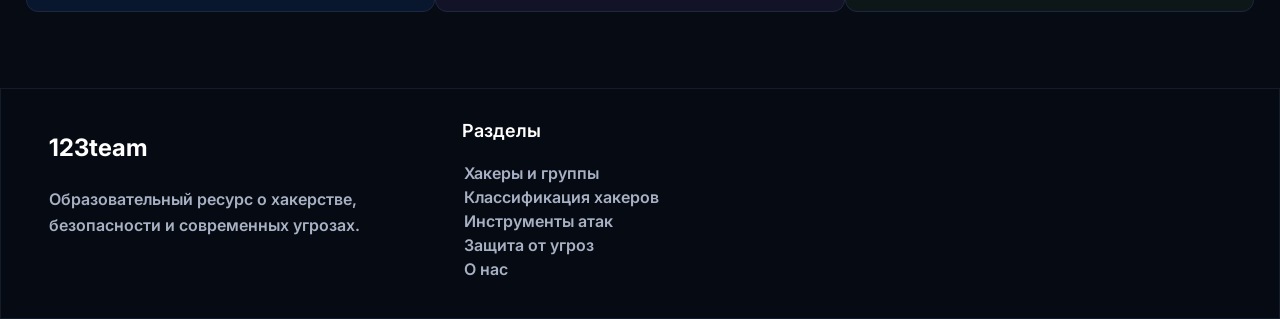
==== commit ec5f24c2: "Add files via upload" ====
--- a/index.html
+++ b/index.html
@@ -15,7 +15,7 @@
     <header class="page-header">
         <div class = "container">   
             <nav class="main-nav">
-                <p class = "site-logo">noname</p>
+                <a href ="index.html" class = "site-logo">123team</a>
                 <ul class="site-navigation">
                     <li class="site-navigation-item">
                         <a href = "hackers-and-groups.html">Хакеры и группы</a>
@@ -123,7 +123,7 @@
     <footer class="footer">
         <div class = "container">
             <div class = "footer-column">
-                <p class = "footer-site-logo">noname</p>
+                <p class = "footer-site-logo">123team</p>
                 <p class = "footer-column-text">Образовательный ресурс о хакерстве, безопасности и современных угрозах.</p>
             </div>
             <ul class="footer-navigation-topics">
@@ -142,23 +142,13 @@
                         <li class="footer-navigation-item">
                             <a href = "protection.html">Защита от угроз</a>
                         </li>
+                        <li class="footer-navigation-item">
+                            <a href = "about.html">О нас</a>
+                        </li>
                     </ul>
                 </li>
                 
-                <li class="footer-navigation-topic">
-                    <h2>О проекте</h2>
-                    <ul class="footer-navigation">
-                        <li class="footer-navigation-item">
-                            <a href = "about.html">О нас</a>
-                        </li>
-                        <li class="footer-navigation-item">
-                            <a href = "#">Контакты</a>
-                        </li>
-                        <li class="footer-navigation-item">
-                            <a href = "#">Политика конфиденциальности</a>
-                        </li>
-                    </ul>
-                </li>
+                
             </ul>
         </div>
     </footer>
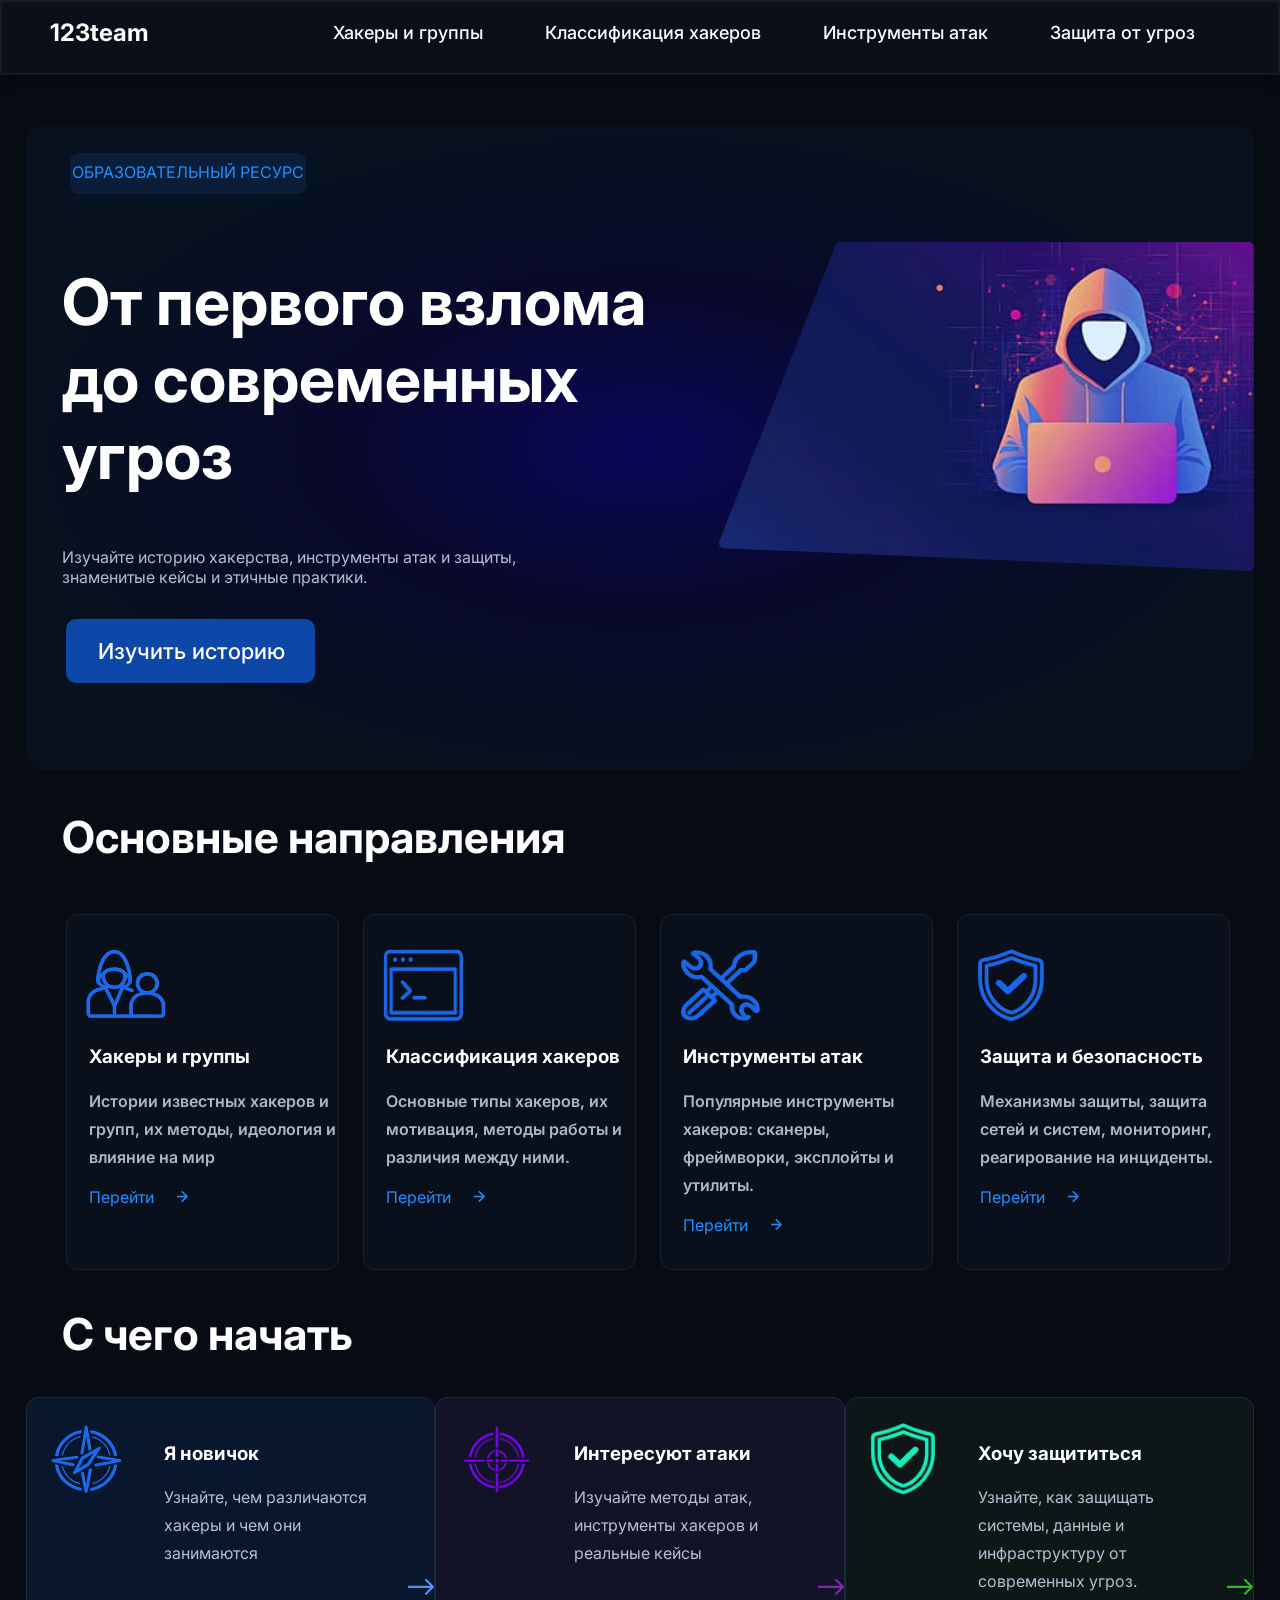
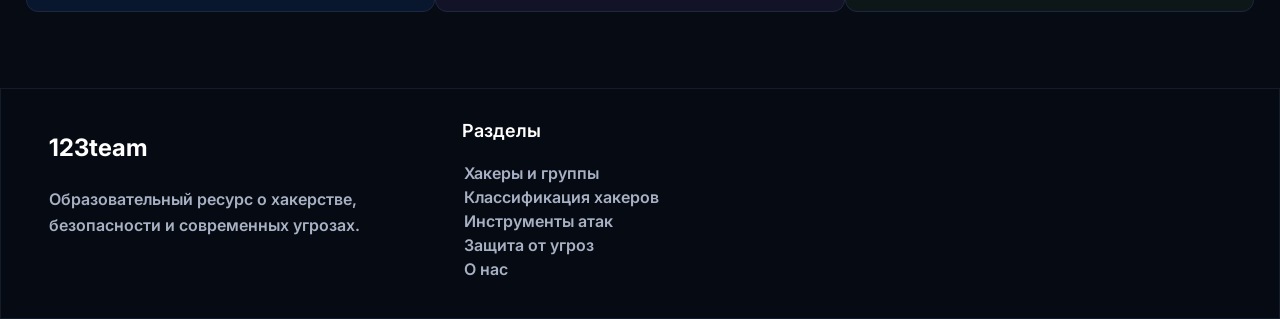
==== commit 5f924d0b: "Update index.html" ====
--- a/index.html
+++ b/index.html
@@ -82,7 +82,7 @@
                         <img src = "img/иконка защиты.png" width="68px" height="73px">
                         <h3>Защита и безопасность</h3>                     
                         <p>Механизмы защиты, защита сетей и систем, мониторинг, реагирование на инциденты.</p>
-                        <a href ="#">Перейти <img src = "img/Arrow 4.svg"></a>
+                        <a href = "protection.html">Перейти <img src = "img/Arrow 4.svg"></a>
                         
                     </li>
                 </ul>
@@ -154,4 +154,4 @@
     </footer>
     <script src="js/script.js"></script>
 </body>
-</html>+</html>
--- a/css/style.css
+++ b/css/style.css
@@ -43,6 +43,8 @@
     font-size: 24px;
     font-weight: 700;
     margin-right: 10%;
+    text-decoration: 0;
+    color: #FFFFFF;
 }
 
 .main-nav{
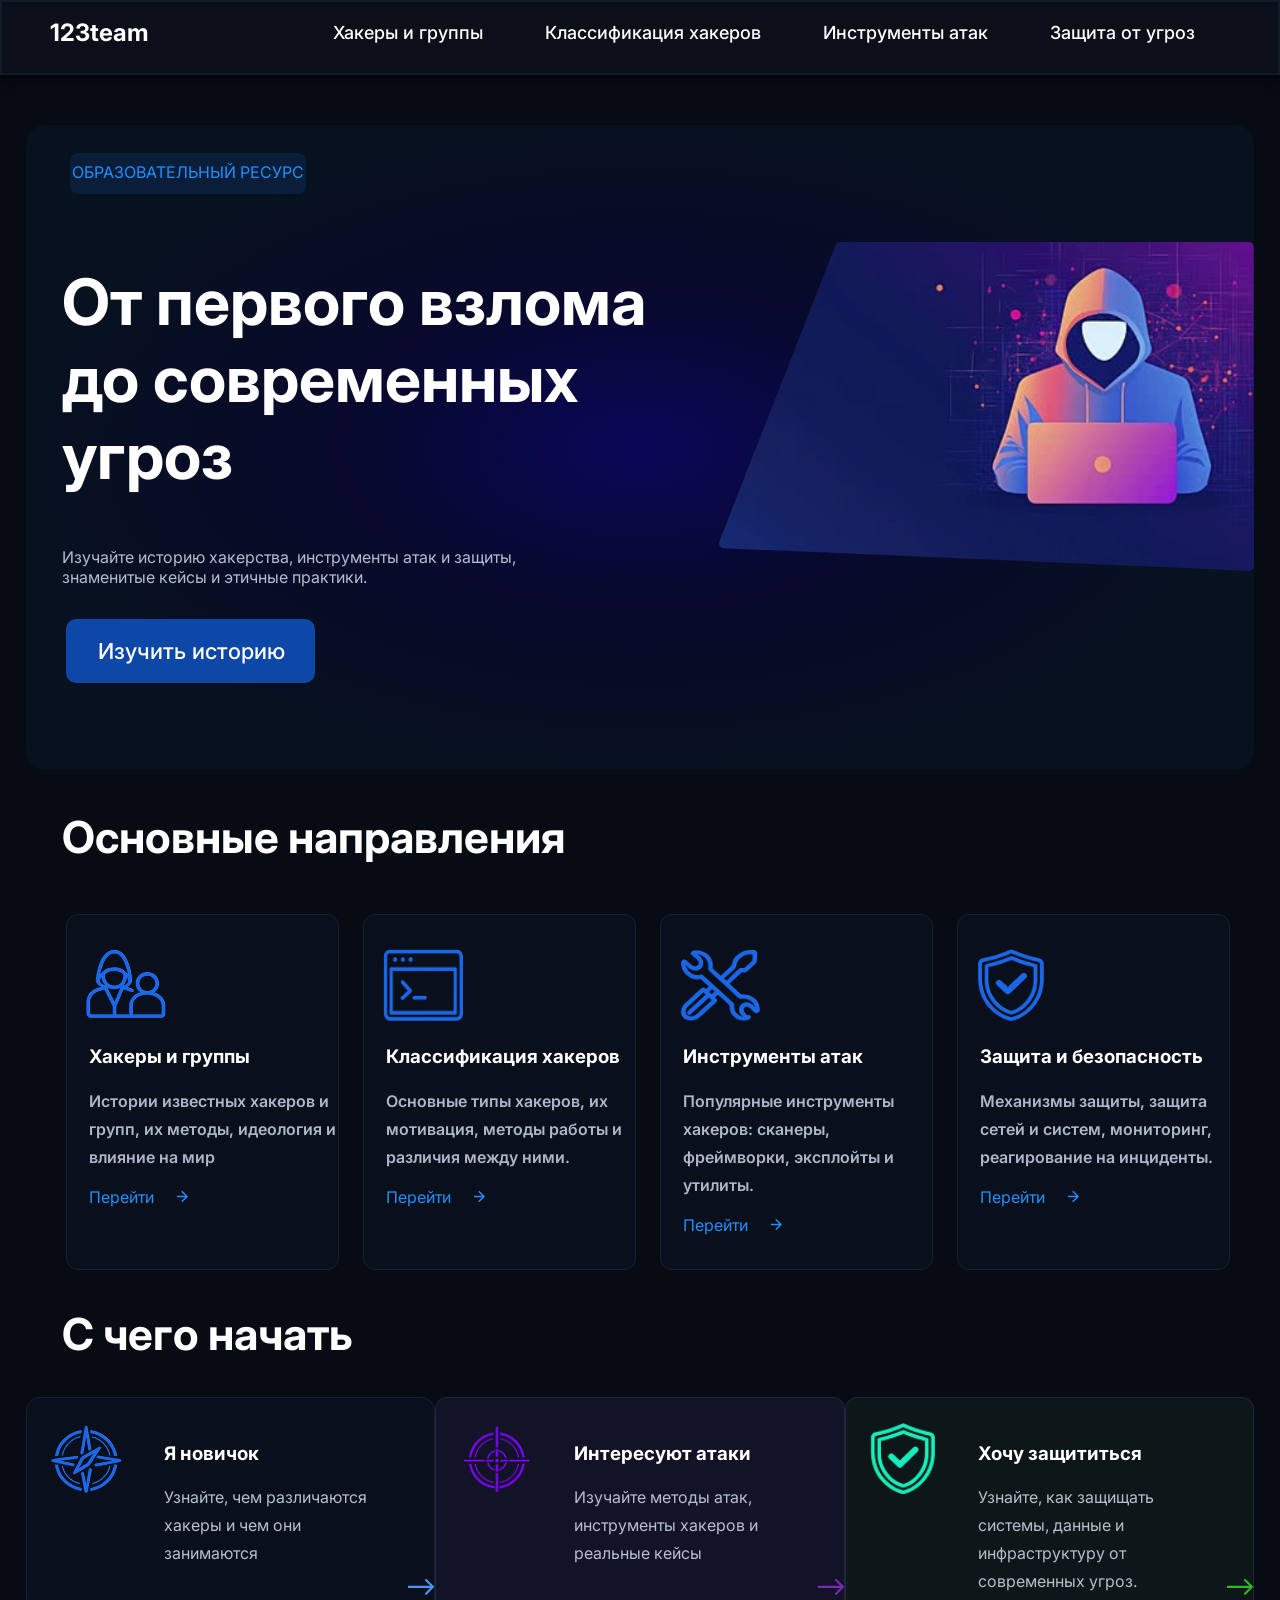
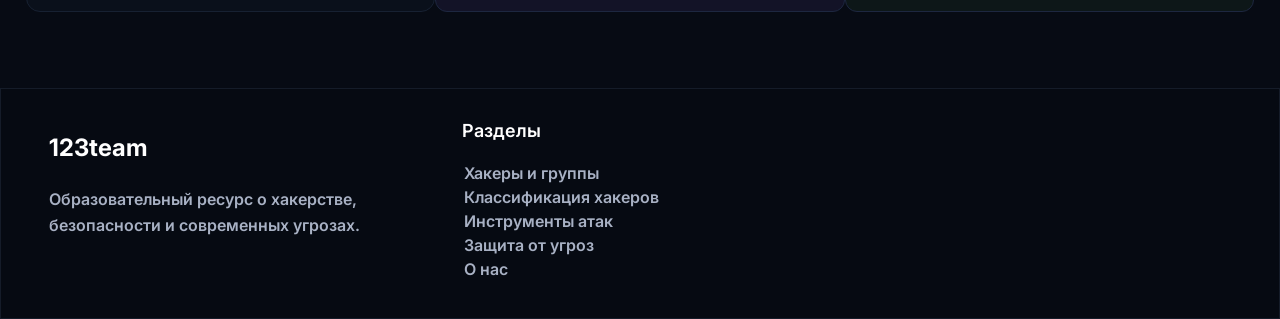
==== commit 8d716512: "Update index.html" ====
--- a/index.html
+++ b/index.html
@@ -90,7 +90,7 @@
             <section class = "where-start">
                 <h2>С чего начать</h2>
                 <ul class = "start-cards">
-                    <li class ="start-card  beginner">
+                    <li class ="start-card  border-container">
                         <img src = "img/компас 1.png" width="71px" height="72px" class="start-card-img">
                         <div class = "start-card-content">
                             <h3>Я новичок</h3>
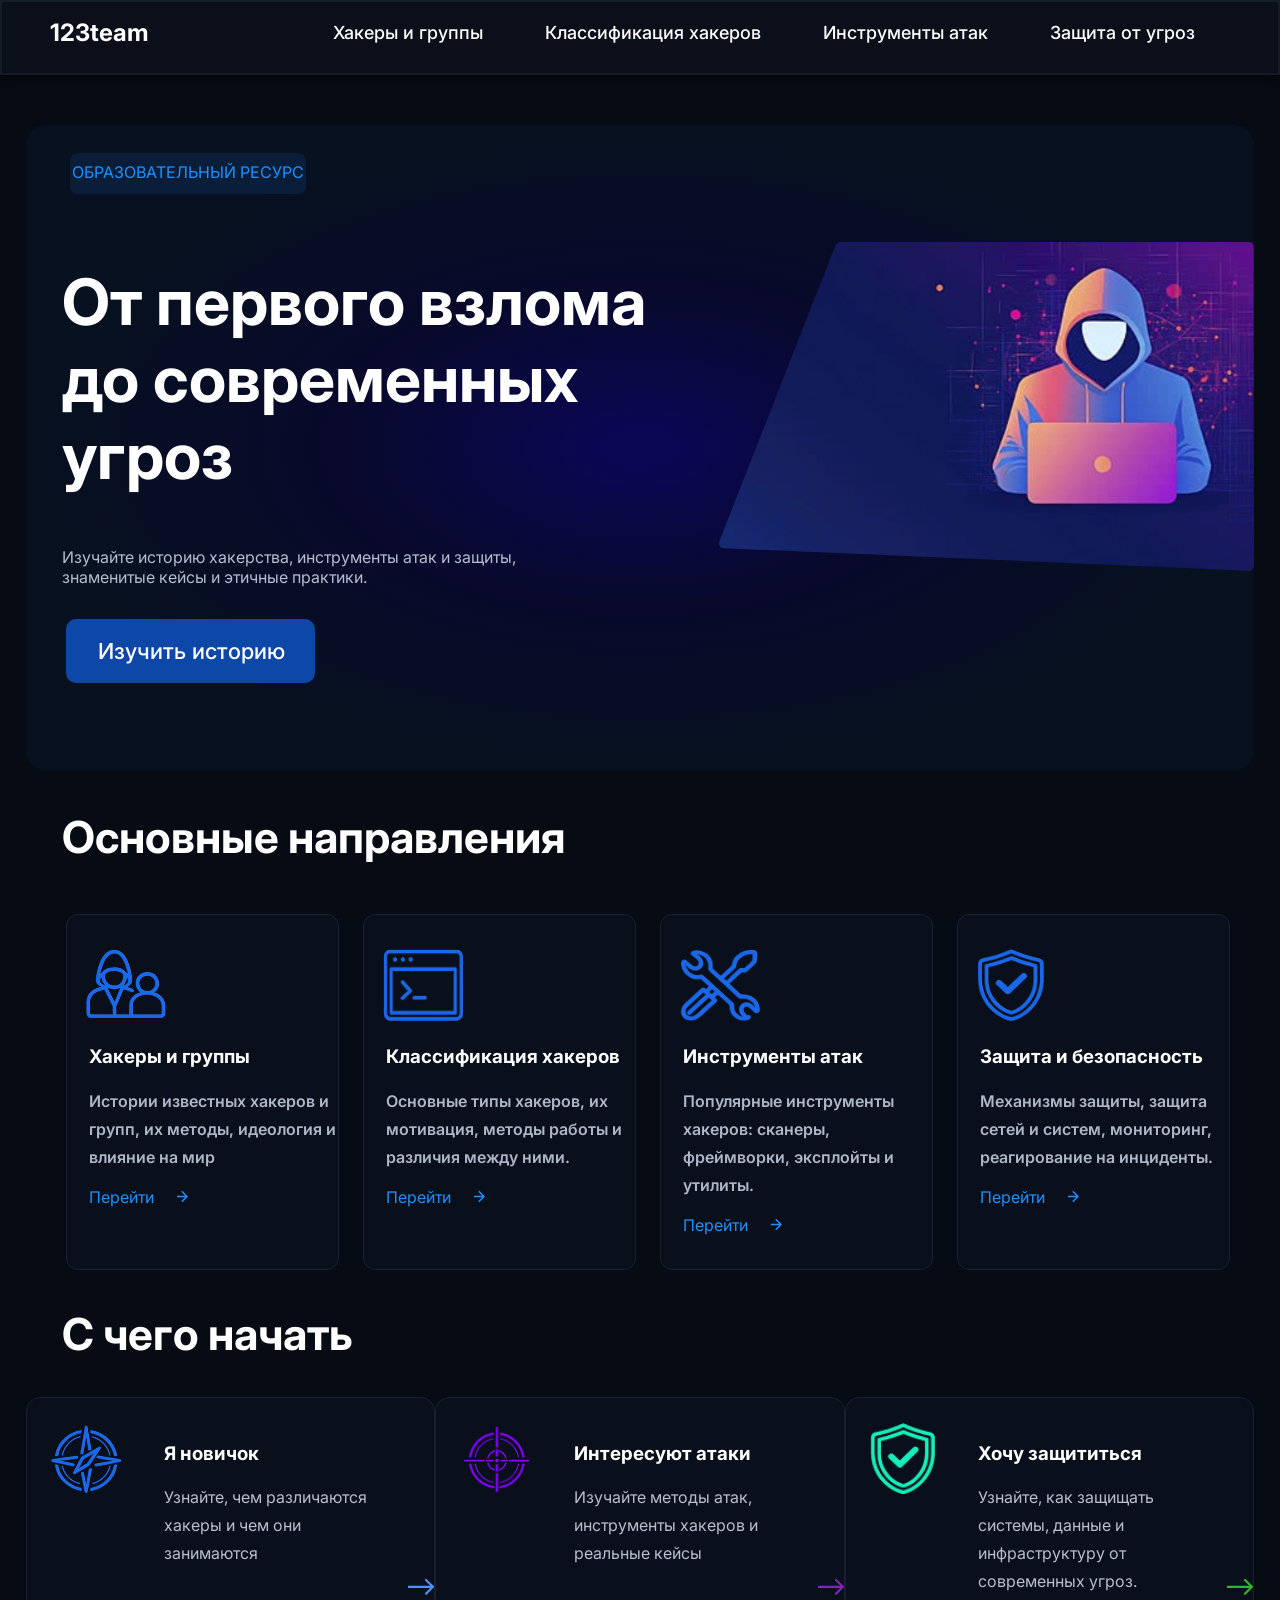
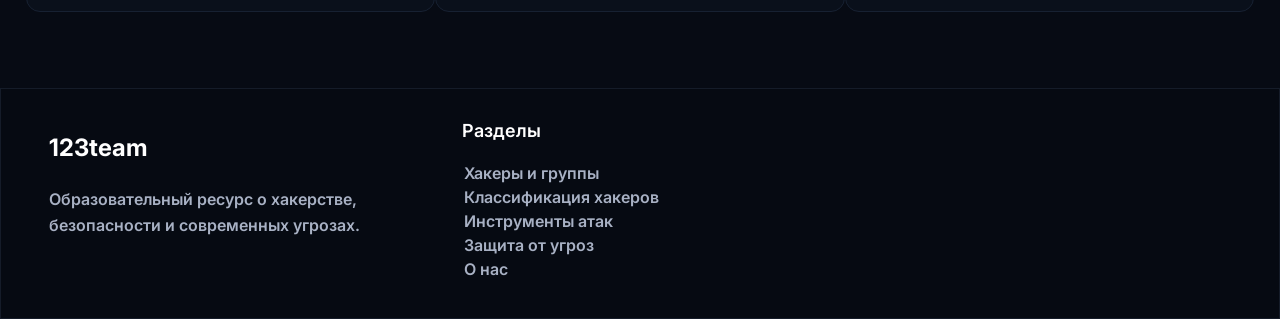
==== commit c3271410: "Update index.html" ====
--- a/index.html
+++ b/index.html
@@ -99,7 +99,7 @@
                         <a href="hackers-and-groups.html"><img src="img/Arrow 5.svg" width="26px" class = "arrow"></a>
                         
                     </li>
-                    <li class ="start-card attacks">
+                    <li class ="start-card border-container">
                         <img src = "img/прицел 1.png" width="71px" height="72px" class="start-card-img">
                         <div class = "start-card-content">                
                             <h3>Интересуют атаки</h3>
@@ -107,7 +107,7 @@
                         </div>
                         <a href ="tools.html"><img src = "img/Arrow 6.svg" width="26px" class = "arrow"></a>
                     </li>
-                    <li class ="start-card guard">
+                    <li class ="start-card border-container">
                         <img src = "img/щит з 1.png" width="71px" height="72px" class="start-card-img">
                         <div class = "start-card-content">
                             <h3>Хочу защититься</h3>
